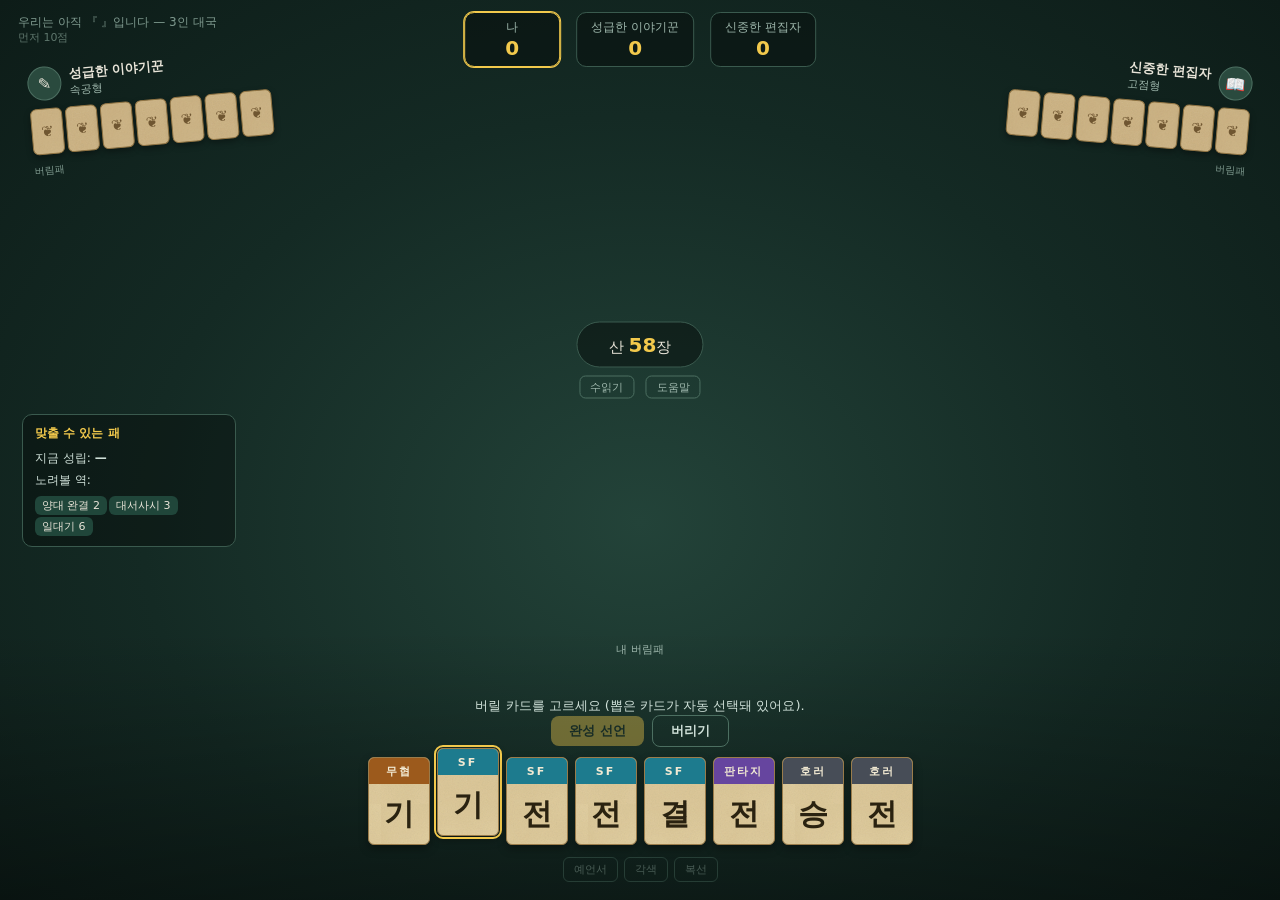
==== 3p/index.html @ 1b42be3a "Add special abilities (foresight/adapt/foreshadow) M1-M3 + docs" ====
<!DOCTYPE html>
<html lang="ko">
<head>
<meta charset="UTF-8">
<meta name="viewport" content="width=device-width, initial-scale=1.0">
<title>우리는 아직 『 』입니다 — 3인 대국</title>
<link rel="stylesheet" href="./css/style-3p.css?v=1">
<style>
  #count-panel { position:absolute; top:64px; left:50%; transform:translateX(-50%);
    background:rgba(0,0,0,.55); border:1px solid #3a5a4e; border-radius:8px; padding:8px 12px;
    font-size:11px; color:#cfe0d8; max-width:520px; line-height:1.8; z-index:5; }
  #count-panel.hidden { display:none; }
  .subtitle { position:absolute; top:30px; left:18px; font-size:11px; color:#5f776d; z-index:6; }
</style>
</head>
<body>
<div class="table">
  <div class="title">우리는 아직 『 』입니다 — 3인 대국</div>
  <div class="subtitle"><span id="target-label"></span></div>

  <div id="scores" class="scores"></div>

  <section id="seat-rivalL" class="rival tl"></section>
  <section id="seat-rivalR" class="rival tr"></section>

  <div class="center">
    <div class="wall-pill">산 <b id="wall-count">0</b>장</div>
    <div class="tools">
      <button type="button" id="btn-counts">수읽기</button>
      <button type="button" id="btn-help">도움말</button>
    </div>
  </div>
  <div id="count-panel" class="hidden"></div>

  <aside class="cond">
    <h4>맞출 수 있는 패</h4>
    <div id="assist"></div>
  </aside>

  <section class="me-zone">
    <div class="me-disc-cap">내 버림패</div>
    <div id="my-disc" class="disc mine"></div>
    <div class="actbar">
      <p id="card-info"></p>
      <div id="actions"></div>
    </div>
    <div id="my-hand" class="hand mine"></div>
    <div id="ability-bar" class="abil"></div>
  </section>

  <div id="overlay" class="overlay hidden"></div>
</div>

<script type="module" src="./src/main3p.js?v=1"></script>
</body>
</html>
---- 3p/css/style-3p.css ----
/* style-3p.css — 3인 대국 화면. 디자인 토큰을 위에 모아 나중에 쉽게 손볼 수 있게. */

:root {
  /* ---- 테이블/색 (여기 값만 바꾸면 전체 톤 조정) ---- */
  --felt-1: #234339; --felt-2: #142a24; --felt-3: #0d1c18;
  --accent: #f2c94c; --ink: #e8e4d8; --muted: #9fb8ad; --warn: #f2994a;

  /* ---- 카드(양피지) ---- */
  --paper: #e2cf9f; --paper-edge: #9a7c4b; --card-ink: #2a2210; --band-ink: #f2ead3;
  --card-w: 62px; --card-h: 88px; --card-radius: 6px;

  /* ---- 장르 색 (표지 띠) ---- */
  --g-mu: #9c5a1c; --g-sf: #1d7b8e; --g-fa: #66459f; --g-ro: #b23f76; --g-ho: #474d57;

  /* ---- 종이 질감(순수 CSS, 외부 이미지 없음) ---- */
  --noise: url("data:image/svg+xml,%3Csvg xmlns='http://www.w3.org/2000/svg' width='140' height='140'%3E%3Cfilter id='p'%3E%3CfeTurbulence type='fractalNoise' baseFrequency='0.85' numOctaves='3' stitchTiles='stitch'/%3E%3CfeColorMatrix type='saturate' values='0'/%3E%3C/filter%3E%3Crect width='100%25' height='100%25' filter='url(%23p)' opacity='0.14'/%3E%3C/svg%3E");
  --stain: url("data:image/svg+xml,%3Csvg xmlns='http://www.w3.org/2000/svg' width='260' height='260'%3E%3Cfilter id='s'%3E%3CfeTurbulence type='fractalNoise' baseFrequency='0.012' numOctaves='4' stitchTiles='stitch'/%3E%3CfeColorMatrix type='matrix' values='0 0 0 0 0.42 0 0 0 0 0.27 0 0 0 0 0.10 0 0 0 0.7 0'/%3E%3C/filter%3E%3Crect width='100%25' height='100%25' filter='url(%23s)' opacity='0.35'/%3E%3C/svg%3E");
}

* { box-sizing: border-box; margin: 0; padding: 0; }
body { font-family: "Noto Serif KR", "Noto Sans KR", system-ui, serif; background: #0b1613; color: var(--ink); }

.table {
  position: relative; width: 100vw; height: 100vh; min-height: 640px; overflow: hidden;
  background: radial-gradient(ellipse at 50% 58%, var(--felt-1) 0%, var(--felt-2) 55%, var(--felt-3) 100%);
}

/* ---------- 점수판 ---------- */
.scores { position: absolute; top: 12px; left: 50%; transform: translateX(-50%);
  display: flex; gap: 16px; z-index: 6; }
.sc { background: rgba(0,0,0,.35); border: 1px solid #3a5a4e; border-radius: 10px;
  padding: 6px 14px; text-align: center; min-width: 96px; }
.sc .nm { font-size: 12px; color: var(--muted); }
.sc .pt { font-size: 20px; font-weight: 700; color: var(--accent); }
.sc.turn { border-color: var(--accent); box-shadow: 0 0 0 1px var(--accent); }
.title { position: absolute; top: 14px; left: 18px; font-size: 12px; color: #7f9a8f; z-index: 6; }

/* ---------- 카드 (양피지, 무광, 이미지 seam 포함) ---------- */
.card {
  --g: var(--g-mu);
  position: relative; width: var(--card-w); height: var(--card-h);
  border-radius: var(--card-radius); overflow: hidden;
  background: var(--stain), var(--noise), var(--paper);
  background-size: 300px 300px, 160px 160px, cover;
  border: 1px solid var(--paper-edge);
  box-shadow: 0 4px 8px rgba(0,0,0,.34);
  color: var(--card-ink); display: flex; flex-direction: column; flex: 0 0 auto;
}
.card .band { background: var(--g); color: var(--band-ink); height: 26px;
  display: flex; align-items: center; justify-content: center; letter-spacing: 2px;
  font-size: 11px; font-weight: 700; z-index: 2; }
.card .body { flex: 1; display: flex; align-items: center; justify-content: center; }
.card .st { font-size: 30px; font-weight: 800; }
/* 카드마다 텍스처 위치 달리 → 큰 종이 한 장에서 잘라낸 느낌 */
.card:nth-child(3n+1) { background-position: 12px 46px, 24px 8px, 0 0; }
.card:nth-child(3n+2) { background-position: 96px 20px, 70px 54px, 0 0; }
.card:nth-child(3n+3) { background-position: 184px 104px, 118px 30px, 0 0; }

/* --- 이미지 seam: card.img 있으면 .has-art 로 그림 표시 (지금은 미사용, 켜기만 하면 됨) --- */
.card .art { position: absolute; inset: 0; background-size: cover; background-position: center;
  background-repeat: no-repeat; z-index: 1; display: none; }
.card.has-art .art { display: block; }
.card.has-art .body .st { display: none; }
.card.has-art .band { position: absolute; top: 0; left: 0; right: 0; opacity: .95; }
.card .chip { display: none; position: absolute; bottom: 3px; left: 4px; z-index: 2;
  background: rgba(0,0,0,.5); color: #fff; font-size: 12px; font-weight: 700; border-radius: 4px; padding: 0 5px; }
.card.has-art .chip { display: block; }

/* 장르별 색 */
.card.mu { --g: var(--g-mu); } .card.sf { --g: var(--g-sf); } .card.fa { --g: var(--g-fa); }
.card.ro { --g: var(--g-ro); } .card.ho { --g: var(--g-ho); }

/* 크기 변형 */
.card.big { width: var(--card-w); height: var(--card-h); }
.card.sm { width: 36px; height: 50px; }
.card.sm .band { height: 14px; font-size: 8px; letter-spacing: 1px; }
.card.sm .st { font-size: 17px; }

/* 선택/상호작용 */
.hand.mine .card { cursor: pointer; transition: transform .1s; }
.hand.mine .card:hover { transform: translateY(-5px); }
.card.sel { outline: 2px solid var(--accent); outline-offset: 1px; transform: translateY(-9px); }
.card.drawn::before { content: '뽑음'; position: absolute; top: -14px; left: 50%; transform: translateX(-50%);
  font-size: 9px; color: var(--accent); }

/* 카드 뒷면 (양피지 + 인장) */
.back { width: 32px; height: 46px; border-radius: 6px; border: 1px solid #8f7343; overflow: hidden;
  background: var(--stain), var(--noise), #d0b787; background-size: 300px 300px, 160px 160px, cover;
  box-shadow: 0 3px 6px rgba(0,0,0,.34); display: flex; align-items: center; justify-content: center;
  color: #6f5631; font-size: 15px; }
.back:nth-child(2n) { background-position: 60px 30px, 40px 12px, 0 0; }
.back::after { content: '❦'; }

/* ---------- 라이벌: 상단 대각선 코너 ---------- */
.rival { position: absolute; top: 68px; width: 320px; z-index: 3; }
.rival.tl { left: 26px; transform: rotate(-5deg); transform-origin: top left; }
.rival.tr { right: 26px; transform: rotate(5deg); transform-origin: top right; }
.rival .head { display: flex; align-items: center; gap: 8px; margin-bottom: 8px; }
.rival.tr .head { flex-direction: row-reverse; }
.avatar { width: 34px; height: 34px; border-radius: 50%; background: #2a4a3e; border: 1px solid #4c6f61;
  display: flex; align-items: center; justify-content: center; font-size: 16px; }
.rival .name { font-size: 13px; font-weight: 600; }
.rival .tag { font-size: 11px; color: var(--muted); }
.rival .warn { font-size: 11px; color: var(--warn); font-weight: 600; }
.rival .flash { font-size: 11px; color: var(--accent); font-weight: 700; }
.hand.backs { display: flex; gap: 3px; }
.rival.tr .hand.backs { justify-content: flex-end; }
.disc { display: flex; flex-wrap: wrap; gap: 4px; margin-top: 8px; max-width: 260px; min-height: 20px; }
.rival.tr .disc { justify-content: flex-end; margin-left: auto; }
.disc-cap { font-size: 10px; color: #7f9a8f; margin: 9px 0 3px; }
.rival.tr .disc-cap { text-align: right; }

/* ---------- 중앙 산 ---------- */
.center { position: absolute; top: 40%; left: 50%; transform: translate(-50%,-50%); text-align: center; z-index: 2; }
.wall-pill { background: rgba(0,0,0,.4); border: 1px solid #3a5a4e; border-radius: 999px; padding: 10px 24px; font-size: 15px; }
.wall-pill b { color: var(--accent); font-size: 20px; }
.center .tools { margin-top: 8px; }
.center .tools button { background: transparent; border: 1px solid #4c6f61; color: var(--muted);
  border-radius: 6px; padding: 3px 10px; font-size: 11px; cursor: pointer; margin: 0 3px; }

/* ---------- 왼쪽 맞출 수 있는 패 ---------- */
.cond { position: absolute; left: 22px; top: 46%; width: 214px; background: rgba(0,0,0,.32);
  border: 1px solid #3a5a4e; border-radius: 10px; padding: 10px 12px; z-index: 3; }
.cond h4 { font-size: 12px; color: var(--accent); margin-bottom: 8px; }
.cond .row { font-size: 12px; color: #cfe0d8; margin: 5px 0; }
.cond .yk { display: inline-block; background: #20463a; border-radius: 6px; padding: 2px 7px; margin: 2px 2px 0 0; font-size: 11px; }

/* ---------- 하단 중앙: 내 패 ---------- */
.me-zone { position: absolute; bottom: 0; left: 0; right: 0; padding: 12px 0 18px; text-align: center; z-index: 4;
  background: linear-gradient(0deg, rgba(0,0,0,.4), transparent); }
.me-disc-cap { font-size: 11px; color: var(--muted); margin-bottom: 5px; }
.disc.mine { display: flex; gap: 5px; justify-content: center; margin-bottom: 12px; min-height: 20px; }
.actbar { font-size: 13px; color: #cfe0d8; margin-bottom: 10px; min-height: 22px; }
.actbar .btn { background: var(--accent); color: #1a2a24; border: none; border-radius: 8px; padding: 6px 18px;
  font-weight: 700; margin: 0 4px; cursor: pointer; font-family: inherit; }
.actbar .btn.ghost { background: transparent; color: #cfe0d8; border: 1px solid #4c6f61; }
.actbar .btn:disabled { opacity: .4; cursor: default; }
.hand.mine { display: flex; gap: 7px; justify-content: center; }
.abil { margin-top: 12px; }
.abil .a { display: inline-block; border: 1px solid #4c6f61; border-radius: 6px; padding: 4px 10px; margin: 0 3px;
  font-size: 11px; color: var(--muted); background: transparent; cursor: pointer; font-family: inherit; }
.abil .a:disabled { opacity: .4; }

/* ---------- 결과/오버레이 ---------- */
.overlay { position: absolute; inset: 0; background: rgba(6,12,10,.72); z-index: 20;
  display: flex; align-items: center; justify-content: center; }
.overlay.hidden { display: none; }
.result { background: #16281f; border: 1px solid var(--accent); border-radius: 14px; padding: 26px 32px;
  text-align: center; max-width: 460px; }
.result h2 { color: var(--accent); font-size: 22px; margin-bottom: 6px; }
.result .who { font-size: 14px; color: var(--muted); margin-bottom: 14px; }
.result .hand-show { display: flex; gap: 6px; justify-content: center; margin: 14px 0; flex-wrap: wrap; }
.result .yaku { font-size: 14px; margin: 4px 0; }
.result .score { font-size: 30px; color: var(--accent); font-weight: 800; margin: 10px 0; }
.result .btn { background: var(--accent); color: #1a2a24; border: none; border-radius: 8px;
  padding: 8px 22px; font-weight: 700; cursor: pointer; font-family: inherit; margin-top: 8px; }
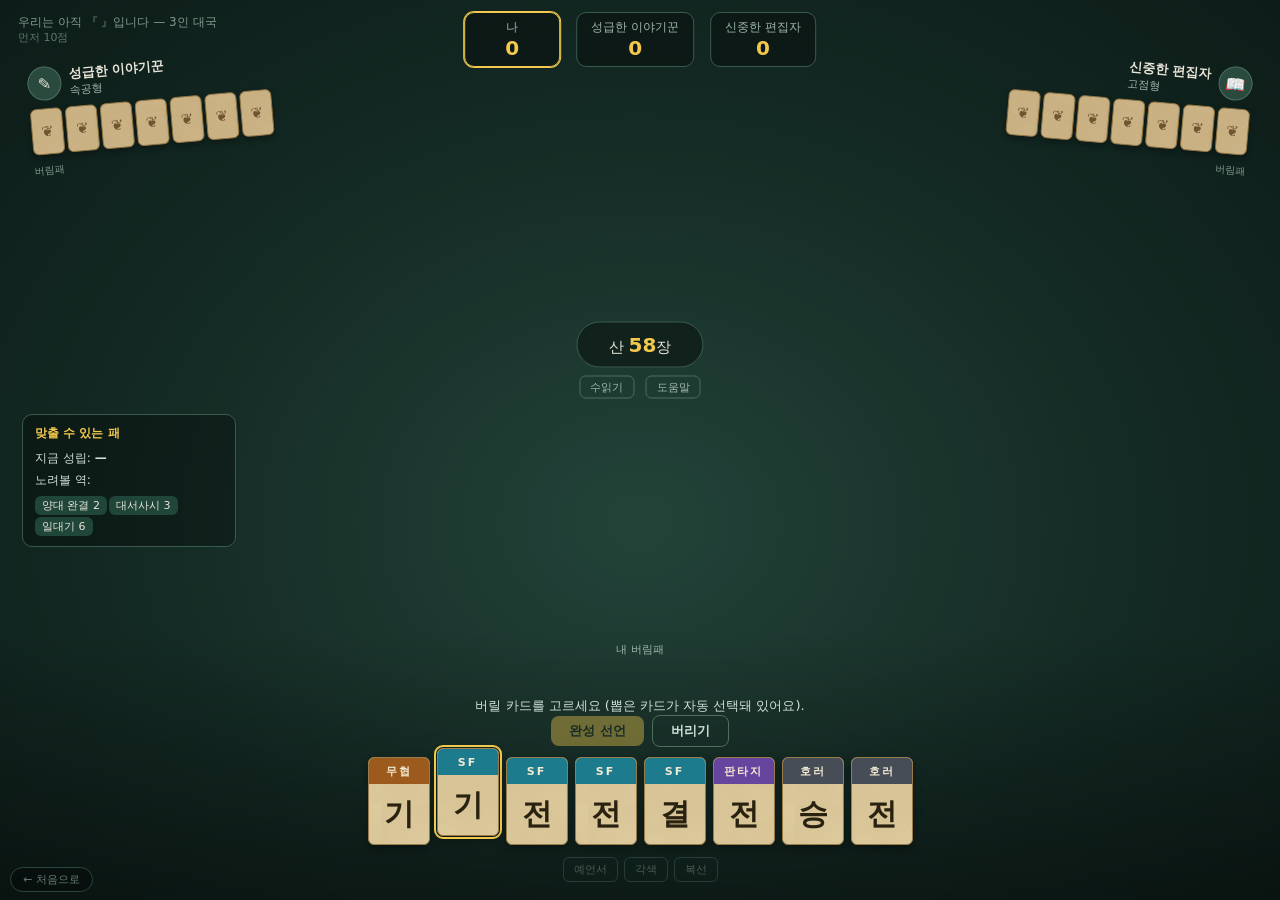
==== commit 1d40c1df: "Add special abilities (foresight/adapt/foreshadow) M1-M3 + docs" ====
--- a/3p/index.html
+++ b/3p/index.html
@@ -51,6 +51,17 @@
   <div id="overlay" class="overlay hidden"></div>
 </div>
 
+<!-- 시작 화면으로 — 게임 로직과 무관한 독립 링크. 아래 두 덩어리를 지우면 흔적 없이 사라진다. -->
+<style>
+  .home-link{position:fixed;left:10px;bottom:8px;z-index:60;
+    font:11px/1 "Noto Serif KR","Noto Sans KR",system-ui,serif;
+    color:#8fa79c;text-decoration:none;background:rgba(6,12,10,.62);
+    border:1px solid #3a5a4e;border-radius:999px;padding:6px 12px;
+    opacity:.7;transition:opacity .15s,color .15s}
+  .home-link:hover,.home-link:focus-visible{opacity:1;color:#f2c94c}
+</style>
+<a class="home-link" href="../index.html">← 처음으로</a>
+
 <script type="module" src="./src/main3p.js?v=1"></script>
 </body>
 </html>
